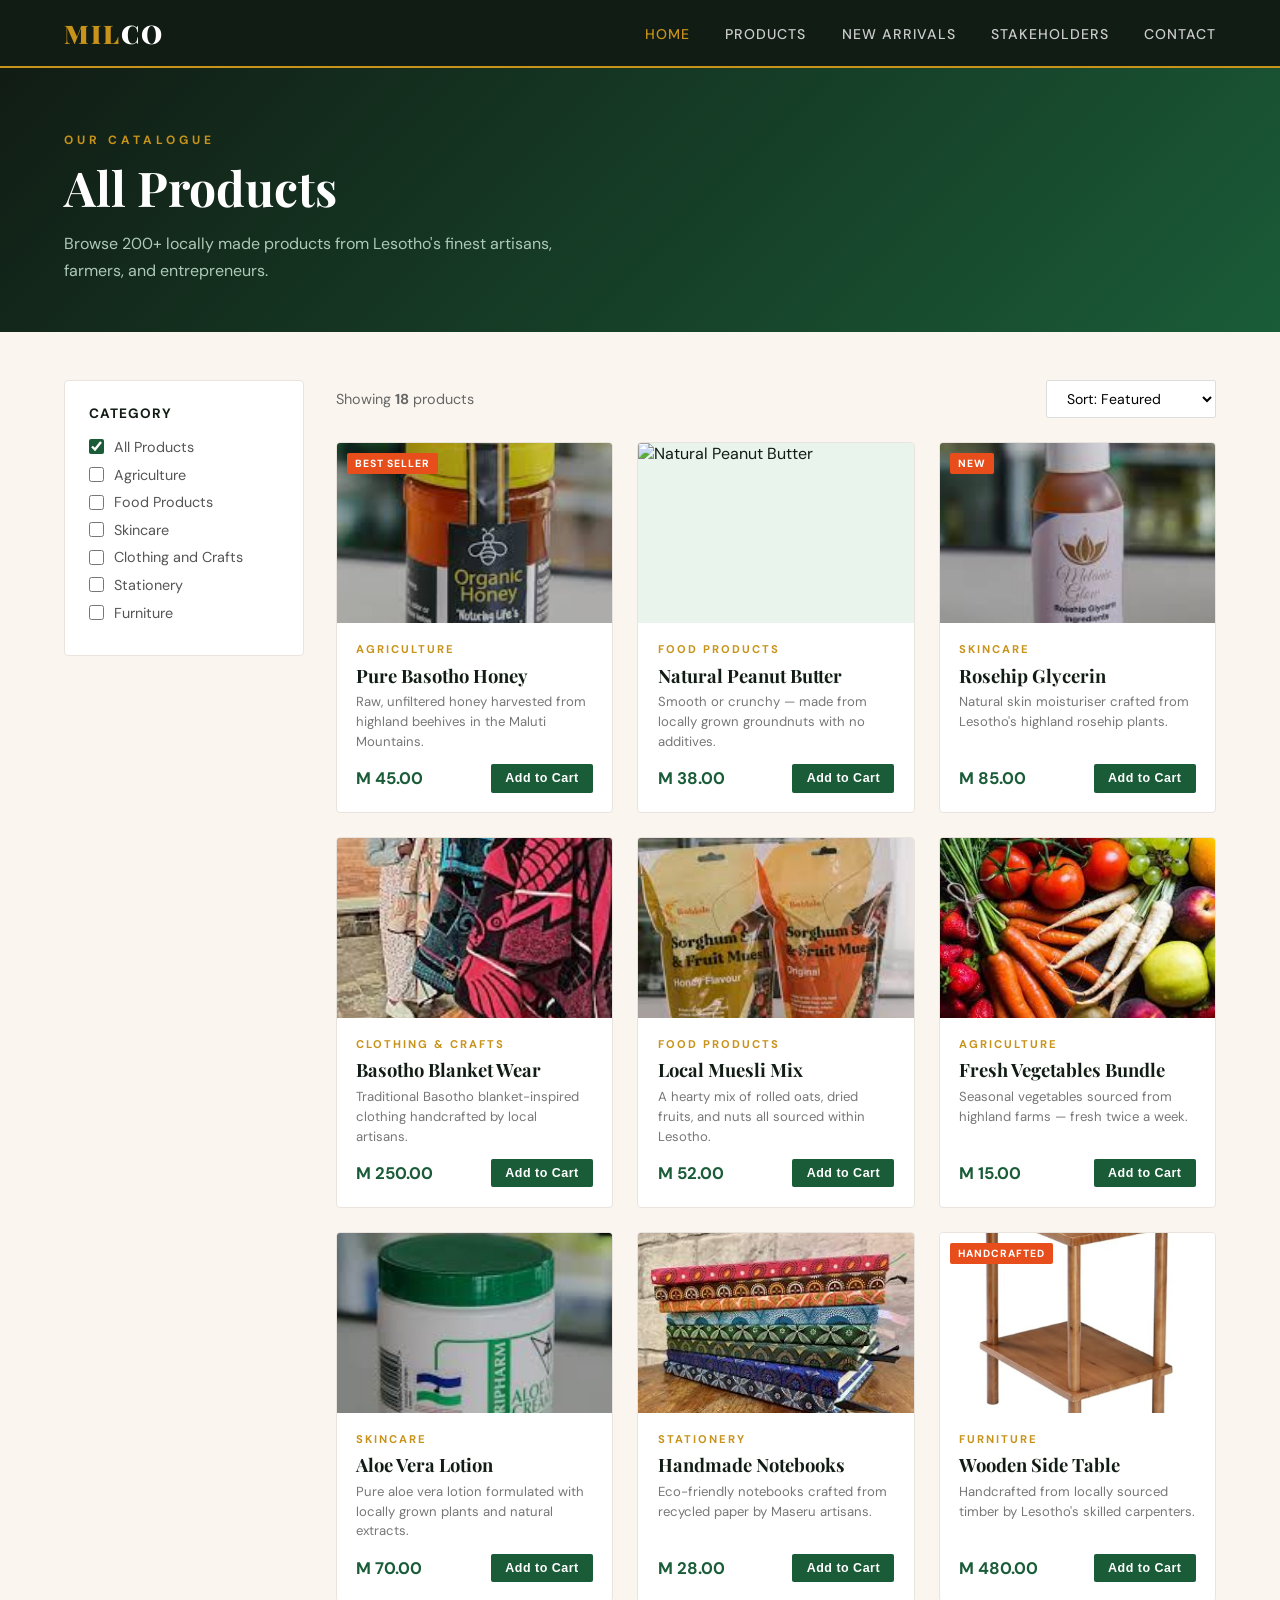
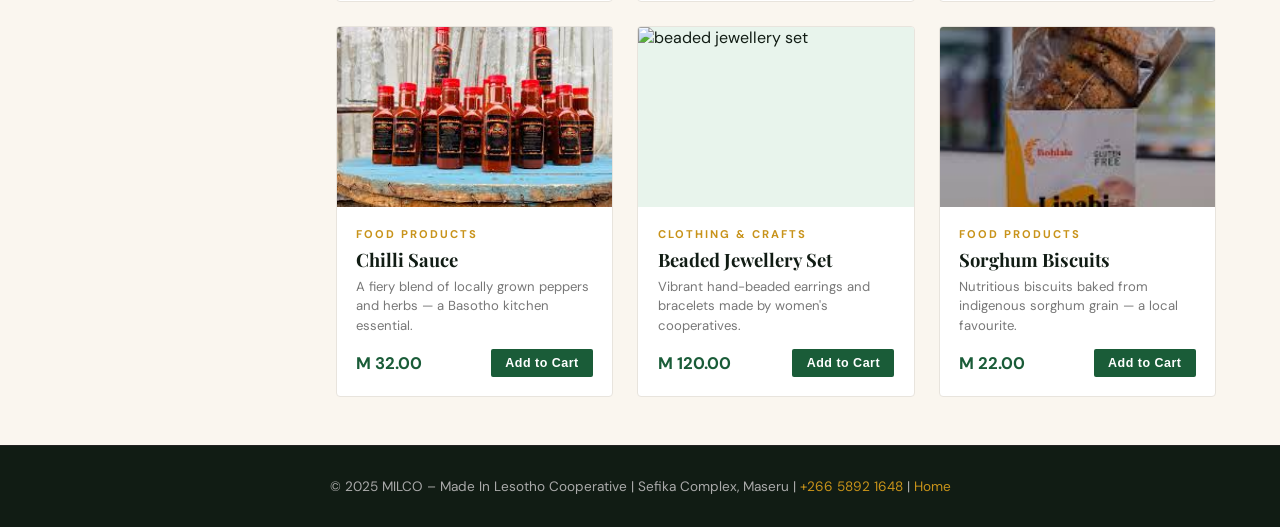
==== products.html @ b4fda406 "Add files via upload" ====
<!DOCTYPE html>
<html lang="en">
<head>
  <meta charset="UTF-8"/>
  <meta name="viewport" content="width=device-width, initial-scale=1.0"/>
  <title>Products – MILCO Lesotho</title>
  <link rel="preconnect" href="https://fonts.googleapis.com"/>
    <link rel="stylesheet" href="style.css"/>
<link href="https://fonts.googleapis.com/css2?family=Playfair+Display:wght@400;700;900&family=DM+Sans:wght@300;400;500&display=swap" rel="stylesheet"/>
  
</head>
<body class="products-page">

<nav>
  <a href="index.html" class="nav-logo">MIL<span>CO</span></a>

  <div class="hamburger" id="hamburger" onclick="toggleMenu()">
    <span></span>
    <span></span>
    <span></span>
  </div>

  <div class="nav-overlay" id="navOverlay" onclick="toggleMenu()"></div>

  <ul class="nav-links" id="navLinks">
    <li><a href="index.html" class="active">Home</a></li>
    <li><a href="products.html">Products</a></li>
    <li><a href="new-products.html">New Arrivals</a></li>
    <li><a href="stakeholders.html">Stakeholders</a></li>
    <li><a href="contact.html">Contact</a></li>
  </ul>

</nav>

<div class="page-hero">
  <div class="section-label">Our Catalogue</div>
  <h1>All Products</h1>
  <p>Browse 200+ locally made products from Lesotho's finest artisans, farmers, and entrepreneurs.</p>
</div>

<div class="shop-layout">
  <!-- SIDEBAR -->
  <aside class="sidebar">
    <div class="filter-section">
      <div class="filter-title">Category</div>
      <div class="filter-option"><input type="checkbox" id="c1" checked/><label for="c1">All Products</label></div>
      <div class="filter-option"><input type="checkbox" id="c2"/><label for="c2">Agriculture</label></div>
      <div class="filter-option"><input type="checkbox" id="c3"/><label for="c3">Food Products</label></div>
      <div class="filter-option"><input type="checkbox" id="c4"/><label for="c4">Skincare</label></div>
      <div class="filter-option"><input type="checkbox" id="c5"/><label for="c5">Clothing and Crafts</label></div>
      <div class="filter-option"><input type="checkbox" id="c6"/><label for="c6">Stationery</label></div>
      <div class="filter-option"><input type="checkbox" id="c7"/><label for="c7">Furniture</label></div>
    </div>

  </aside>

  <!-- PRODUCTS -->
  <div class="products-area">
    <div class="products-toolbar">
      <span class="products-count">Showing <strong>18</strong> products</span>
      <select class="sort-select">
        <option>Sort: Featured</option>
        <option>Price: Low to High</option>
        <option>Price: High to Low</option>
        <option>Newest First</option>
      </select>
    </div>
    <div class="products-grid">

      <div class="product-card">
        
        <div class="product-img">
          <img src="honey.jpg" alt="Pure Basotho Honey">
          <span class="product-badge">Best Seller</span>
        </div>

        <div class="product-info">
          <div class="product-cat">Agriculture</div>
          <div class="product-name">Pure Basotho Honey</div>
          <div class="product-desc">
            Raw, unfiltered honey harvested from highland beehives in the Maluti Mountains.
          </div>

          <div class="product-footer">
            <span class="product-price">M 45.00</span>
            <button class="add-to-cart" onclick="addToCart('Pure Basotho Honey')">
              Add to Cart
            </button>
          </div>
        </div>
      </div>

      <div class="product-card">
        <div class="product-img"><img src="Peanut.jpg" alt="Natural Peanut Butter"></div>
        <div class="product-info">
          <div class="product-cat">Food Products</div>
          <div class="product-name">Natural Peanut Butter</div>
          <div class="product-desc">Smooth or crunchy — made from locally grown groundnuts with no additives.</div>
          <div class="product-footer">
            <span class="product-price">M 38.00</span>
            <button class="add-to-cart" onclick="addToCart('Natural Peanut Butter')">Add to Cart</button>
          </div>
        </div>
      </div>

      <div class="product-card">
        <div class="product-img"><img src="glycerine.jpg" alt="Rosehip Glycerin"><span class="product-badge">New</span></div>
        <div class="product-info">
          <div class="product-cat">Skincare</div>
          <div class="product-name">Rosehip Glycerin</div>
          <div class="product-desc">Natural skin moisturiser crafted from Lesotho's highland rosehip plants.</div>
          <div class="product-footer">
            <span class="product-price">M 85.00</span>
            <button class="add-to-cart" onclick="addToCart('Rosehip Glycerin')">Add to Cart</button>
          </div>
        </div>
      </div>

      <div class="product-card">
        <div class="product-img"><img src="blanket.jpg" alt="basotho blanket waer"></div>
        <div class="product-info">
          <div class="product-cat">Clothing & Crafts</div>
          <div class="product-name">Basotho Blanket Wear</div>
          <div class="product-desc">Traditional Basotho blanket-inspired clothing handcrafted by local artisans.</div>
          <div class="product-footer">
            <span class="product-price">M 250.00</span>
            <button class="add-to-cart" onclick="addToCart('Basotho Blanket Wear')">Add to Cart</button>
          </div>
        </div>
      </div>

      <div class="product-card">
        <div class="product-img"><img src="muesli.jpg" alt="local muesli mix"></div>
        <div class="product-info">
          <div class="product-cat">Food Products</div>
          <div class="product-name">Local Muesli Mix</div>
          <div class="product-desc">A hearty mix of rolled oats, dried fruits, and nuts all sourced within Lesotho.</div>
          <div class="product-footer">
            <span class="product-price">M 52.00</span>
            <button class="add-to-cart" onclick="addToCart('Local Muesli Mix')">Add to Cart</button>
          </div>
        </div>
      </div>

      <div class="product-card">
        <div class="product-img"><img src="vegetables.jpg" alt="fresh vestables"></div>
        <div class="product-info">
          <div class="product-cat">Agriculture</div>
          <div class="product-name">Fresh Vegetables Bundle</div>
          <div class="product-desc">Seasonal vegetables sourced from highland farms — fresh twice a week.</div>
          <div class="product-footer">
            <span class="product-price">M 15.00</span>
            <button class="add-to-cart" onclick="addToCart('Fresh Vegetables Bundle')">Add to Cart</button>
          </div>
        </div>
      </div>

      <div class="product-card">
        <div class="product-img"><img src="aloeveralotion.jpg" alt="aloe vera lotion"></div>
        <div class="product-info">
          <div class="product-cat">Skincare</div>
          <div class="product-name">Aloe Vera Lotion</div>
          <div class="product-desc">Pure aloe vera lotion formulated with locally grown plants and natural extracts.</div>
          <div class="product-footer">
            <span class="product-price">M 70.00</span>
            <button class="add-to-cart" onclick="addToCart('Aloe Vera Lotion')">Add to Cart</button>
          </div>
        </div>
      </div>

      <div class="product-card">
        <div class="product-img"><img src="notebook.jpg" alt="handmade notebooks"></div>
        <div class="product-info">
          <div class="product-cat">Stationery</div>
          <div class="product-name">Handmade Notebooks</div>
          <div class="product-desc">Eco-friendly notebooks crafted from recycled paper by Maseru artisans.</div>
          <div class="product-footer">
            <span class="product-price">M 28.00</span>
            <button class="add-to-cart" onclick="addToCart('Handmade Notebooks')">Add to Cart</button>
          </div>
        </div>
      </div>

      <div class="product-card">
        <div class="product-img"><img src="table.jpg" alt="wooden side table"><span class="product-badge">Handcrafted</span></div>
        <div class="product-info">
          <div class="product-cat">Furniture</div>
          <div class="product-name">Wooden Side Table</div>
          <div class="product-desc">Handcrafted from locally sourced timber by Lesotho's skilled carpenters.</div>
          <div class="product-footer">
            <span class="product-price">M 480.00</span>
            <button class="add-to-cart" onclick="addToCart('Wooden Side Table')">Add to Cart</button>
          </div>
        </div>
      </div>

      <div class="product-card">
        <div class="product-img"><img src="chilisauce.jpg" alt="chilli sauce"></div>
        <div class="product-info">
          <div class="product-cat">Food Products</div>
          <div class="product-name">Chilli Sauce</div>
          <div class="product-desc">A fiery blend of locally grown peppers and herbs — a Basotho kitchen essential.</div>
          <div class="product-footer">
            <span class="product-price">M 32.00</span>
            <button class="add-to-cart" onclick="addToCart('Chilli Sauce')">Add to Cart</button>
          </div>
        </div>
      </div>

      <div class="product-card">
        <div class="product-img"><img src="beadedjewellery.jpg" alt="beaded jewellery set"></div>
        <div class="product-info">
          <div class="product-cat">Clothing & Crafts</div>
          <div class="product-name">Beaded Jewellery Set</div>
          <div class="product-desc">Vibrant hand-beaded earrings and bracelets made by women's cooperatives.</div>
          <div class="product-footer">
            <span class="product-price">M 120.00</span>
            <button class="add-to-cart" onclick="addToCart('Beaded Jewellery Set')">Add to Cart</button>
          </div>
        </div>
      </div>

      <div class="product-card">
        <div class="product-img"><img src="biscuits.jpg" alt="sorghum biscuits"></div>
        <div class="product-info">
          <div class="product-cat">Food Products</div>
          <div class="product-name">Sorghum Biscuits</div>
          <div class="product-desc">Nutritious biscuits baked from indigenous sorghum grain — a local favourite.</div>
          <div class="product-footer">
            <span class="product-price">M 22.00</span>
            <button class="add-to-cart" onclick="addToCart('Sorghum Biscuits')">Add to Cart</button>
          </div>
        </div>
      </div>

    </div>
  </div>
</div>

<div class="cart-toast" id="cartToast">✓ Added to cart!</div>

<footer>
  <p>© 2025 MILCO – Made In Lesotho Cooperative | Sefika Complex, Maseru | <a href="tel:+26658921648">+266 5892 1648</a> | <a href="index.html">Home</a></p>
</footer>

<script>
  function toggleMenu() {
    const nav = document.getElementById("navLinks");
    const burger = document.getElementById("hamburger");
    const overlay = document.getElementById("navOverlay");

    nav.classList.toggle("show");
    burger.classList.toggle("active");
    overlay.classList.toggle("show");
  }
</script>
</body>
</html>
---- style.css ----
/* ============================================================
   MILCO – Made In Lesotho Cooperative | Global Stylesheet
   Shared across: index, products, new-products, stakeholders, contact
   ============================================================ */

/* ── CSS Variables ── */
:root {
  --green: #1a5c38;
  --gold: #c8931a;
  --cream: #faf6ef;
  --dark: #111c14;
  --accent: #e84e1b;
  --light-green: #e8f4ec;
}

/* ── Reset ── */
*, *::before, *::after { box-sizing: border-box; margin: 0; padding: 0; }

/* ── Base ── */
body {
  font-family: 'DM Sans', sans-serif;
  background: var(--cream);
  color: var(--dark);
  overflow-x: hidden;
}

/* ============================================================
   NAVIGATION
   ============================================================ */
nav {
  position: fixed; top: 0; width: 100%; z-index: 100;
  background: var(--dark); padding: 0 4rem;
  display: flex; align-items: center; justify-content: space-between;
  height: 68px; border-bottom: 2px solid var(--gold);
}
.nav-logo {
  font-family: 'Playfair Display', serif;
  color: var(--gold); font-size: 1.6rem; font-weight: 900;
  letter-spacing: 2px; text-decoration: none;
}
.nav-logo span { color: #fff; }
.nav-links { display: flex; gap: 2.2rem; list-style: none; }
.nav-links a {
  color: #ccc; text-decoration: none; font-size: 0.88rem;
  letter-spacing: 1px; text-transform: uppercase; font-weight: 500;
  transition: color 0.2s;
}
.nav-links a:hover, .nav-links a.active { color: var(--gold); }
.nav-cta {
  background: var(--gold); color: var(--dark);
  padding: 0.5rem 1.4rem; border-radius: 2px; font-weight: 700;
  font-size: 0.82rem; text-decoration: none; letter-spacing: 1px;
  text-transform: uppercase; transition: background 0.2s;
}
.nav-cta:hover { background: #e8a820; }

/* ── Hamburger Menu ── */
.hamburger {
  display: none; flex-direction: column; gap: 6px;
  cursor: pointer; z-index: 1001;
}
.hamburger span {
  width: 26px; height: 3px; background: #fff;
  border-radius: 2px; transition: all 0.4s ease;
}
.hamburger.active span:nth-child(1) { transform: rotate(45deg) translate(6px, 6px); }
.hamburger.active span:nth-child(2) { opacity: 0; }
.hamburger.active span:nth-child(3) { transform: rotate(-45deg) translate(6px, -6px); }

/* ── Nav Overlay ── */
.nav-overlay {
  position: fixed; inset: 0;
  backdrop-filter: blur(6px); background: rgba(0,0,0,0.4);
  opacity: 0; pointer-events: none;
  transition: opacity 0.4s ease; z-index: 998;
}
.nav-overlay.show { opacity: 1; pointer-events: all; }

/* ============================================================
   SHARED SECTION / UTILITY STYLES
   ============================================================ */
section, .section { padding: 5rem 4rem; }
.section-label {
  font-size: 0.75rem; letter-spacing: 4px; text-transform: uppercase;
  color: var(--gold); font-weight: 700; margin-bottom: 0.8rem;
}
.section-title {
  font-family: 'Playfair Display', serif;
  font-size: clamp(1.8rem, 3.5vw, 2.8rem);
  line-height: 1.15; margin-bottom: 1rem;
}
.section-sub { color: #666; max-width: 540px; line-height: 1.7; margin-bottom: 3rem; }

/* ── Buttons ── */
.btn-primary {
  display: inline-block; background: var(--gold); color: var(--dark);
  padding: 1rem 2.4rem; font-weight: 700; font-size: 0.92rem;
  letter-spacing: 1.5px; text-transform: uppercase; text-decoration: none;
  border-radius: 2px; transition: all 0.25s; border: 2px solid var(--gold);
}
.btn-primary:hover { background: transparent; color: var(--gold); }
.btn-outline {
  background: transparent; color: #fff; padding: 1rem 2.4rem;
  font-weight: 500; font-size: 0.92rem; letter-spacing: 1.5px;
  text-transform: uppercase; text-decoration: none;
  border-radius: 2px; border: 2px solid rgba(255,255,255,0.4); transition: all 0.25s;
}
.btn-outline:hover { border-color: #fff; }

/* ── Cart Toast ── */
.cart-toast {
  position: fixed; bottom: 2rem; right: 2rem;
  background: var(--green); color: #fff; padding: 1rem 1.5rem;
  border-radius: 4px; font-size: 0.9rem; font-weight: 500;
  transform: translateY(100px); opacity: 0; transition: all 0.4s; z-index: 999;
}
.cart-toast.show { transform: translateY(0); opacity: 1; }

/* ── Page Hero (shared base) ── */
.page-hero { margin-top: 68px; padding: 5rem 4rem; position: relative; overflow: hidden; }
.page-hero h1 {
  font-family: 'Playfair Display', serif;
  font-size: clamp(2.4rem, 5vw, 4rem);
  color: #fff; margin-bottom: 1rem; line-height: 1.1;
}
.page-hero p { color: rgba(255,255,255,0.8); font-size: 1.05rem; max-width: 500px; line-height: 1.7; }
.hero-badge {
  display: inline-block; background: #fff; color: var(--accent);
  font-size: 0.72rem; letter-spacing: 3px; text-transform: uppercase;
  padding: 0.35rem 1rem; margin-bottom: 1.2rem; font-weight: 700; border-radius: 2px;
}

/* ── Footer ── */
footer {
  background: var(--dark); color: #aaa;
  padding: 2rem 4rem; text-align: center;
  font-size: 0.85rem; border-top: 1px solid #222;
}
footer a { color: var(--gold); text-decoration: none; }

/* ── Keyframes ── */
@keyframes fadeDown {
  from { opacity: 0; transform: translateY(-20px); }
  to   { opacity: 1; transform: translateY(0); }
}

/* ============================================================
   INDEX PAGE
   ============================================================ */
.banner {
  margin-top: 68px; min-height: 92vh;
  background: linear-gradient(135deg, var(--dark) 0%, #1a3d24 50%, var(--green) 100%);
  display: flex; flex-direction: column; justify-content: center;
  padding: 6rem 4rem; position: relative; overflow: hidden;
}
.banner::before {
  content: ''; position: absolute; inset: 0;
  background: url("data:image/svg+xml,%3Csvg width='60' height='60' viewBox='0 0 60 60' xmlns='http://www.w3.org/2000/svg'%3E%3Cg fill='none' fill-rule='evenodd'%3E%3Cg fill='%23c8931a' fill-opacity='0.04'%3E%3Cpath d='M36 34v-4h-2v4h-4v2h4v4h2v-4h4v-2h-4zm0-30V0h-2v4h-4v2h4v4h2V6h4V4h-4zM6 34v-4H4v4H0v2h4v4h2v-4h4v-2H6zM6 4V0H4v4H0v2h4v4h2V6h4V4H6z'/%3E%3C/g%3E%3C/g%3E%3C/svg%3E");
}
.banner-badge {
  display: inline-block; background: var(--accent); color: #fff;
  font-size: 0.75rem; letter-spacing: 3px; text-transform: uppercase;
  padding: 0.4rem 1rem; margin-bottom: 1.5rem; font-weight: 700;
  animation: fadeDown 0.8s ease both;
}
.banner h1 {
  font-family: 'Playfair Display', serif; font-size: clamp(2.8rem, 6vw, 5.5rem);
  color: #fff; line-height: 1.1; max-width: 700px; margin-bottom: 1.5rem;
  animation: fadeDown 0.9s 0.1s ease both;
}
.banner h1 span { color: var(--gold); }
.banner p {
  color: #adc9b7; font-size: 1.15rem; max-width: 540px; line-height: 1.7;
  margin-bottom: 2.5rem; font-weight: 300;
  animation: fadeDown 1s 0.2s ease both;
}
.banner-actions { display: flex; gap: 1.2rem; flex-wrap: wrap; animation: fadeDown 1s 0.3s ease both; }
.banner-deco {
  position: absolute; right: 4rem; top: 50%; transform: translateY(-50%);
  width: 380px; height: 380px;
  border: 2px solid rgba(200,147,26,0.25); border-radius: 50%;
  display: flex; align-items: center; justify-content: center;
}
.banner-deco::before {
  content: ''; position: absolute; width: 280px; height: 280px;
  border: 2px solid rgba(200,147,26,0.4); border-radius: 50%;
}
.banner-deco-inner {
  width: 180px; height: 180px; background: var(--gold); border-radius: 50%;
  display: flex; align-items: center; justify-content: center;
  font-family: 'Playfair Display', serif; font-size: 2rem; font-weight: 900;
  color: var(--dark); letter-spacing: 2px; text-align: center; line-height: 1.1;
}
.promo-strip {
  background: var(--accent); color: #fff; text-align: center;
  padding: 1.1rem 2rem; font-size: 0.92rem; letter-spacing: 1px; font-weight: 500;
}
.promo-strip a { color: #fff; font-weight: 700; text-decoration: underline; }
.stats { background: var(--dark); color: #fff; }
.stats-grid { display: grid; grid-template-columns: repeat(4, 1fr); gap: 2rem; }
.stat-card { text-align: center; padding: 2rem; border-right: 1px solid rgba(255,255,255,0.1); }
.stat-card:last-child { border-right: none; }
.stat-num { font-family: 'Playfair Display', serif; font-size: 3rem; color: var(--gold); font-weight: 900; }
.stat-label { color: #888; font-size: 0.85rem; letter-spacing: 1px; margin-top: 0.3rem; }
.products-grid { display: grid; grid-template-columns: repeat(auto-fit, minmax(240px, 1fr)); gap: 1.5rem; }
.product-card {
  background: #fff; border-radius: 4px; overflow: hidden;
  border: 1px solid #e8e4dd; transition: all 0.3s;
  display: flex; flex-direction: column;
}
.product-card:hover { transform: translateY(-6px); box-shadow: 0 20px 40px rgba(0,0,0,0.1); }
.product-img { height: 180px; overflow: hidden; background: var(--light-green); position: relative; }
.product-img img { width: 100%; height: 100%; object-fit: cover; display: block; transition: transform 0.4s ease; }
.product-card:hover .product-img img { transform: scale(1.06); }
.product-info { padding: 1.2rem; flex: 1; display: flex; flex-direction: column; }
.product-cat { font-size: 0.7rem; letter-spacing: 2px; text-transform: uppercase; color: var(--gold); font-weight: 700; margin-bottom: 0.4rem; }
.product-name { font-family: 'Playfair Display', serif; font-size: 1.15rem; font-weight: 700; margin-bottom: 0.3rem; }
.product-price { color: var(--green); font-weight: 700; font-size: 1.05rem; }
.product-badge {
  position: absolute; top: 10px; left: 10px;
  background: var(--accent); color: #fff; font-size: 0.65rem; font-weight: 700;
  padding: 0.25rem 0.5rem; border-radius: 2px; letter-spacing: 1px; text-transform: uppercase;
}
.product-desc { font-size: 0.82rem; color: #777; line-height: 1.5; margin-bottom: 0.8rem; flex: 1; }
.product-footer { display: flex; align-items: center; justify-content: space-between; }
.add-to-cart {
  background: var(--green); color: #fff; border: none;
  padding: 0.45rem 0.9rem; border-radius: 2px; font-size: 0.78rem;
  font-weight: 700; cursor: pointer; letter-spacing: 0.5px; transition: background 0.2s;
}
.add-to-cart:hover { background: var(--dark); }
.why-milco { background: var(--light-green); }
.why-grid { display: grid; grid-template-columns: repeat(3, 1fr); gap: 2rem; }
.why-card { background: #fff; padding: 2rem; border-radius: 4px; border-top: 3px solid var(--green); }
.why-icon { font-size: 2.4rem; margin-bottom: 1rem; }
.why-title { font-family: 'Playfair Display', serif; font-size: 1.2rem; font-weight: 700; margin-bottom: 0.6rem; }
.why-desc { color: #666; font-size: 0.92rem; line-height: 1.6; }
.stakeholders-list { display: flex; flex-wrap: wrap; gap: 1rem; }
.stakeholder-pill {
  background: #fff; border: 1px solid #ddd; padding: 0.7rem 1.4rem;
  border-radius: 2px; font-weight: 500; font-size: 0.9rem;
  text-decoration: none; color: var(--dark); transition: all 0.2s;
  display: flex; align-items: center; gap: 0.5rem;
}
.stakeholder-pill:hover { background: var(--green); color: #fff; border-color: var(--green); }
.stakeholder-pill .dot { width: 8px; height: 8px; background: var(--gold); border-radius: 50%; }

/* ============================================================
   PRODUCTS PAGE
   ============================================================ */
.products-page .page-hero {
  background: linear-gradient(135deg, var(--dark), var(--green));
  padding: 4rem 4rem 3rem;
}
.products-page .page-hero h1 { font-size: 3rem; }
.products-page .page-hero p { color: #adc9b7; font-size: 1rem; max-width: 500px; }
.shop-layout { display: grid; grid-template-columns: 240px 1fr; gap: 2rem; padding: 3rem 4rem; }
.filter-section { background: #fff; border: 1px solid #e8e4dd; border-radius: 4px; padding: 1.5rem; margin-bottom: 1.2rem; }
.filter-title { font-weight: 700; font-size: 0.85rem; letter-spacing: 1px; text-transform: uppercase; margin-bottom: 1rem; color: var(--dark); }
.filter-option { display: flex; align-items: center; gap: 0.6rem; margin-bottom: 0.6rem; cursor: pointer; }
.filter-option input { accent-color: var(--green); width: 15px; height: 15px; }
.filter-option label { font-size: 0.9rem; color: #555; cursor: pointer; }
.filter-option label span { color: #aaa; font-size: 0.8rem; }
.products-toolbar { display: flex; align-items: center; justify-content: space-between; margin-bottom: 1.5rem; }
.products-count { font-size: 0.9rem; color: #666; }
.sort-select { padding: 0.5rem 1rem; border: 1px solid #ddd; border-radius: 2px; font-family: 'DM Sans', sans-serif; font-size: 0.88rem; background: #fff; }

/* ============================================================
   NEW ARRIVALS PAGE
   ============================================================ */
.new-arrivals-page .page-hero {
  background: linear-gradient(135deg, #1a0a00, var(--accent) 80%, #c84010);
}
.new-arrivals-page .page-hero::after {
  content: 'NEW'; position: absolute; right: -2rem; top: 50%;
  transform: translateY(-50%) rotate(-15deg);
  font-family: 'Playfair Display', serif; font-size: 12rem;
  font-weight: 900; color: rgba(255,255,255,0.05); pointer-events: none;
}
.new-products-grid { display: grid; grid-template-columns: repeat(auto-fill, minmax(260px, 1fr)); gap: 1.8rem; margin-bottom: 3rem; }
.new-product-card {
  background: #fff; border-radius: 4px; overflow: hidden;
  border: 1px solid #e8e4dd; position: relative; transition: all 0.3s;
}
.new-product-card:hover { transform: translateY(-6px); box-shadow: 0 16px 40px rgba(0,0,0,0.12); }
.new-label {
  position: absolute; top: 12px; right: 12px; background: var(--accent); color: #fff;
  font-size: 0.65rem; font-weight: 700; padding: 0.3rem 0.7rem;
  border-radius: 2px; letter-spacing: 2px; text-transform: uppercase;
}
.new-img { height: 200px; background: var(--light-green); display: flex; align-items: center; justify-content: center; font-size: 4rem; overflow: hidden; }
.new-img img { width: 100%; height: 100%; object-fit: cover; display: block; }
.new-info { padding: 1.4rem; }
.new-cat { font-size: 0.68rem; letter-spacing: 2px; text-transform: uppercase; color: var(--gold); font-weight: 700; margin-bottom: 0.3rem; }
.new-name { font-family: 'Playfair Display', serif; font-size: 1.2rem; font-weight: 700; margin-bottom: 0.4rem; }
.new-desc { font-size: 0.85rem; color: #777; line-height: 1.5; margin-bottom: 1rem; }
.new-footer { display: flex; align-items: center; justify-content: space-between; }
.new-price { color: var(--green); font-weight: 700; font-size: 1.1rem; }
.new-price small { color: #aaa; font-size: 0.75rem; font-weight: 400; display: block; }
.btn-cart { background: var(--green); color: #fff; border: none; padding: 0.55rem 1.1rem; border-radius: 2px; font-size: 0.8rem; font-weight: 700; cursor: pointer; transition: background 0.2s; }
.btn-cart:hover { background: var(--dark); }

/* ============================================================
   STAKEHOLDERS PAGE
   ============================================================ */
.stakeholders-page .page-hero { background: linear-gradient(135deg, var(--green) 0%, #0a2e18 100%); }
.featured-grid { display: grid; grid-template-columns: 1fr 1fr; gap: 2rem; margin-bottom: 4rem; }
.featured-card {
  background: #fff; border: 1px solid #e8e4dd; border-radius: 4px; padding: 2.5rem;
  display: grid; grid-template-columns: 80px 1fr; gap: 1.5rem; align-items: start;
  transition: all 0.3s; text-decoration: none; color: var(--dark);
}
.featured-card:hover { transform: translateY(-4px); box-shadow: 0 12px 30px rgba(0,0,0,0.1); border-color: var(--gold); }
.card-logo { width: 90px; height: 90px; border-radius: 4px; background: var(--light-green); display: flex; align-items: center; justify-content: center; font-size: 2.2rem; flex-shrink: 0; }
.card-logo img { width: 100%; height: 100%; object-fit: contain; padding: 8px; }
.card-type { font-size: 0.68rem; letter-spacing: 2px; text-transform: uppercase; color: var(--gold); font-weight: 700; margin-bottom: 0.3rem; }
.card-name { font-family: 'Playfair Display', serif; font-size: 1.3rem; font-weight: 700; margin-bottom: 0.5rem; }
.card-desc { font-size: 0.88rem; color: #666; line-height: 1.6; margin-bottom: 1rem; }
.card-link { display: inline-flex; align-items: center; gap: 0.4rem; font-size: 0.82rem; font-weight: 700; color: var(--green); letter-spacing: 0.5px; }
.card-link::after { content: '→'; }
.stakeholders-table { width: 100%; border-collapse: collapse; background: #fff; border-radius: 4px; overflow: hidden; border: 1px solid #e8e4dd; }
.stakeholders-table thead { background: var(--dark); }
.stakeholders-table thead th { color: #fff; padding: 1rem 1.4rem; text-align: left; font-size: 0.78rem; letter-spacing: 1.5px; text-transform: uppercase; font-weight: 700; }
.stakeholders-table tbody tr { border-bottom: 1px solid #f0ece5; transition: background 0.15s; }
.stakeholders-table tbody tr:hover { background: var(--light-green); }
.stakeholders-table td { padding: 1rem 1.4rem; font-size: 0.9rem; vertical-align: middle; }
.stakeholders-table td:first-child { font-weight: 600; }
.type-badge { display: inline-block; background: var(--light-green); color: var(--green); font-size: 0.68rem; padding: 0.25rem 0.6rem; border-radius: 2px; font-weight: 700; letter-spacing: 1px; text-transform: uppercase; }
.type-badge.academic { background: #e8eaf6; color: #3949ab; }
.type-badge.govt { background: #fff8e1; color: #f57f17; }
.type-badge.ngo { background: #fce4ec; color: #c62828; }
.ext-link { color: var(--green); text-decoration: none; font-weight: 600; font-size: 0.85rem; }
.ext-link:hover { text-decoration: underline; }
.join-section { background: var(--dark); padding: 5rem 4rem; text-align: center; }
.join-section .section-label { color: var(--gold); }
.join-section h2 { font-family: 'Playfair Display', serif; font-size: 2.8rem; color: #fff; margin-bottom: 1rem; }
.join-section p { color: #888; max-width: 500px; margin: 0 auto 2.5rem; line-height: 1.7; }

/* ============================================================
   CONTACT PAGE
   ============================================================ */
.contact-page .page-hero { background: linear-gradient(135deg, var(--dark) 0%, #1a3d24 100%); }
.contact-page .page-hero h1 { font-size: 3.2rem; }
.contact-page .page-hero p { color: #adc9b7; }
.contact-layout { display: grid; grid-template-columns: 1fr 1.4fr; gap: 3rem; padding: 5rem 4rem; }
.info-title { font-family: 'Playfair Display', serif; font-size: 1.8rem; margin-bottom: 0.6rem; }
.info-sub { color: #666; font-size: 0.9rem; line-height: 1.7; margin-bottom: 2.5rem; }
.info-cards { display: flex; flex-direction: column; gap: 1.2rem; margin-bottom: 2.5rem; }
.info-card { background: #fff; border: 1px solid #e8e4dd; border-radius: 4px; padding: 1.4rem; display: flex; gap: 1rem; align-items: flex-start; transition: all 0.2s; }
.info-card:hover { border-color: var(--gold); }
.info-label { font-size: 0.7rem; letter-spacing: 2px; text-transform: uppercase; color: var(--gold); font-weight: 700; margin-bottom: 0.2rem; }
.info-val { font-weight: 600; font-size: 0.95rem; }
.info-val a { color: var(--dark); text-decoration: none; }
.info-val a:hover { color: var(--green); }
.info-extra { font-size: 0.82rem; color: #888; margin-top: 0.2rem; }
.social-title { font-family: 'Playfair Display', serif; font-size: 1.3rem; margin-bottom: 1.2rem; }
.social-grid { display: grid; grid-template-columns: 1fr 1fr; gap: 0.8rem; }
.social-card { background: #fff; border: 1px solid #e8e4dd; border-radius: 4px; padding: 1rem 1.2rem; min-height: 74px; display: flex; align-items: center; gap: 0.9rem; text-decoration: none; color: var(--dark); transition: all 0.25s; }
.social-card:hover { transform: translateY(-2px); box-shadow: 0 8px 20px rgba(0,0,0,0.1); }
.social-card.fb:hover { border-color: #1877f2; background: #f0f5ff; }
.social-card.tw:hover { border-color: #000; background: #f5f5f5; }
.social-card.ig:hover { border-color: #e1306c; background: #fff0f5; }
.social-card.wa:hover { border-color: #25d366; background: #f0fff5; }
.social-card.yt:hover { border-color: #ff0000; background: #fff0f0; }
.social-card.li:hover { border-color: #0077b5; background: #f0f5ff; }
.social-icon { width: 48px; height: 48px; border-radius: 10px; display: flex; align-items: center; justify-content: center; font-size: 1.4rem; flex-shrink: 0; overflow: hidden; }
.social-icon img { width: 100%; height: 100%; object-fit: cover; object-position: center; display: block; border-radius: 10px; }
.social-icon.fb { background: #1877f2; }
.social-icon.tw { background: #000; }
.social-icon.ig { background: linear-gradient(45deg, #f09433, #e6683c, #dc2743, #cc2366, #bc1888); }
.social-icon.wa { background: #25d366; }
.social-icon.yt { background: #ff0000; }
.social-icon.li { background: #0077b5; }
.social-text { display: flex; flex-direction: column; gap: 0.15rem; min-width: 0; }
.social-name { font-weight: 700; font-size: 0.88rem; white-space: nowrap; }
.social-handle { font-size: 0.76rem; color: #888; white-space: nowrap; overflow: hidden; text-overflow: ellipsis; }
.contact-form-wrap { background: #fff; border: 1px solid #e8e4dd; border-radius: 4px; padding: 2.5rem; }
.form-title { font-family: 'Playfair Display', serif; font-size: 1.8rem; margin-bottom: 0.5rem; }
.form-sub { color: #666; font-size: 0.9rem; margin-bottom: 2rem; }
.form-row { display: grid; grid-template-columns: 1fr 1fr; gap: 1rem; margin-bottom: 1rem; }
.form-group { display: flex; flex-direction: column; gap: 0.4rem; margin-bottom: 1rem; }
.form-group label { font-size: 0.78rem; font-weight: 700; letter-spacing: 1px; text-transform: uppercase; color: #555; }
.form-group input, .form-group select, .form-group textarea { padding: 0.8rem 1rem; border: 1px solid #ddd; border-radius: 2px; font-family: 'DM Sans', sans-serif; font-size: 0.9rem; transition: all 0.2s; background: #fff; }
.form-group input:focus, .form-group select:focus, .form-group textarea:focus { outline: none; border-color: var(--green); box-shadow: 0 0 0 3px rgba(26,92,56,0.1); }
.form-group textarea { resize: vertical; min-height: 120px; }
.btn-submit { width: 100%; background: var(--green); color: #fff; border: none; padding: 1rem; border-radius: 2px; font-family: 'DM Sans', sans-serif; font-weight: 700; font-size: 0.95rem; letter-spacing: 1px; text-transform: uppercase; cursor: pointer; transition: background 0.2s; }
.btn-submit:hover { background: var(--dark); }
.form-success { display: none; background: var(--light-green); border: 1px solid var(--green); color: var(--green); padding: 1.2rem; border-radius: 4px; text-align: center; font-weight: 600; }
.hours-section { background: var(--light-green); padding: 4rem; }
.hours-grid { display: grid; grid-template-columns: 1fr 1fr; gap: 3rem; }
.hours-title { font-family: 'Playfair Display', serif; font-size: 1.6rem; margin-bottom: 1.5rem; }
.hours-table { width: 100%; }
.hours-table tr { border-bottom: 1px solid rgba(0,0,0,0.06); }
.hours-table td { padding: 0.7rem 0; font-size: 0.9rem; }
.hours-table td:last-child { text-align: right; font-weight: 600; color: var(--green); }
.hours-table tr.closed td:last-child { color: #c00; }
.map-placeholder { background: #d8ead0; border-radius: 4px; height: 100%; min-height: 220px; display: flex; align-items: center; justify-content: center; flex-direction: column; gap: 0.8rem; font-size: 3rem; color: var(--green); }
.map-placeholder p { font-size: 0.9rem; color: var(--green); font-weight: 600; }

/* ============================================================
   RESPONSIVE
   ============================================================ */
@media (max-width: 900px) {
  nav { padding: 0 1.5rem; }
  .hamburger { display: flex; }
  .nav-links {
    position: fixed; top: 0; right: -100%; height: 100vh; width: 260px;
    background: var(--dark); flex-direction: column; align-items: flex-start;
    padding: 6rem 2rem; gap: 2rem;
    transition: right 0.5s cubic-bezier(0.77, 0, 0.175, 1);
    box-shadow: -10px 0 40px rgba(0,0,0,0.4); z-index: 999;
  }
  .nav-links li { width: 100%; }
  .nav-links a { font-size: 1rem; color: #ccc; }
  .nav-links.show { right: 0; }
  .nav-cta { display: none; }

  section, .section { padding: 3rem 1.5rem; }
  .page-hero { padding: 4rem 1.5rem; }
  .banner { padding: 4rem 1.5rem; }
  .banner-deco { display: none; }
  .stats-grid, .why-grid { grid-template-columns: 1fr 1fr; }
  .shop-layout { grid-template-columns: 1fr; padding: 1.5rem; }
  .featured-grid { grid-template-columns: 1fr; }
  .featured-card { grid-template-columns: 1fr; }
  .stakeholders-table { font-size: 0.8rem; }
  .stakeholders-table td, .stakeholders-table th { padding: 0.7rem; }
  .join-section { padding: 3rem 1.5rem; }
  .contact-layout { grid-template-columns: 1fr; padding: 2rem 1.5rem; }
  .social-grid { grid-template-columns: 1fr; }
  .form-row { grid-template-columns: 1fr; }
  .hours-section { padding: 3rem 1.5rem; }
  .hours-grid { grid-template-columns: 1fr; }
}
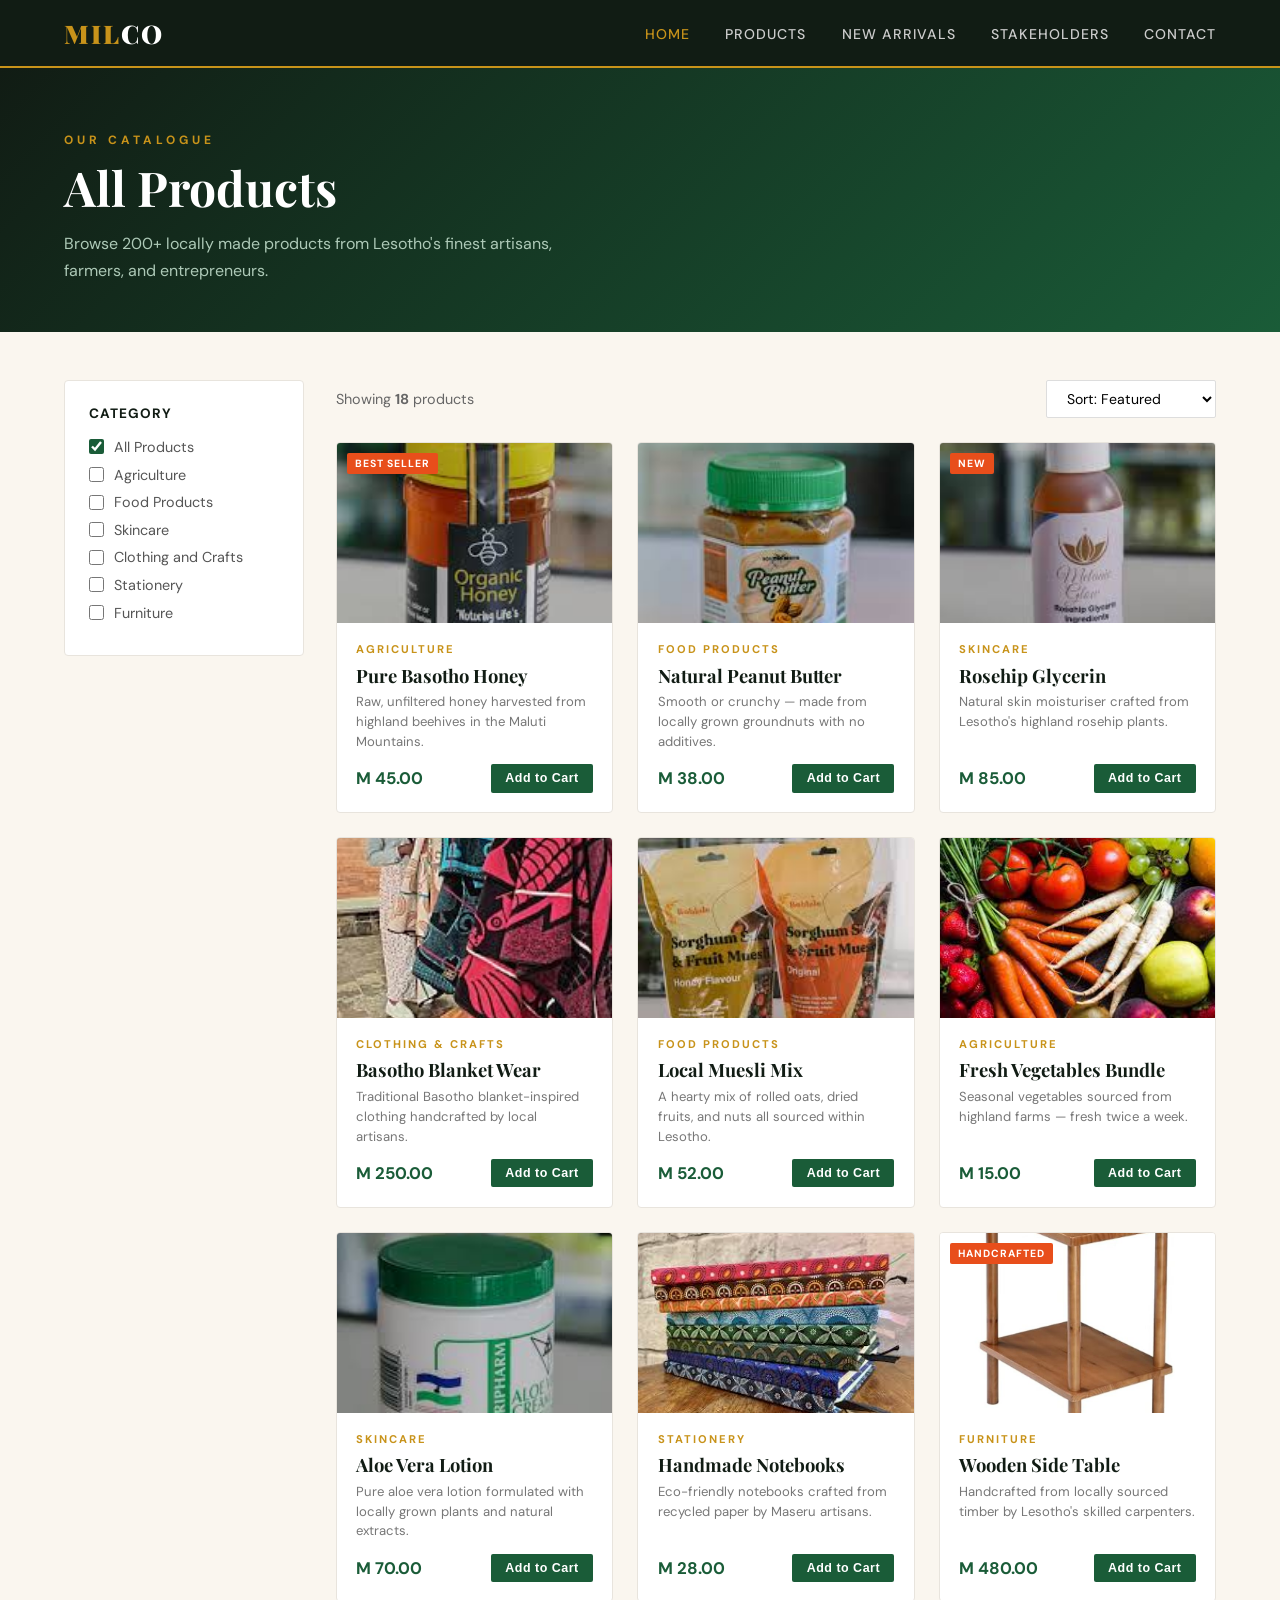
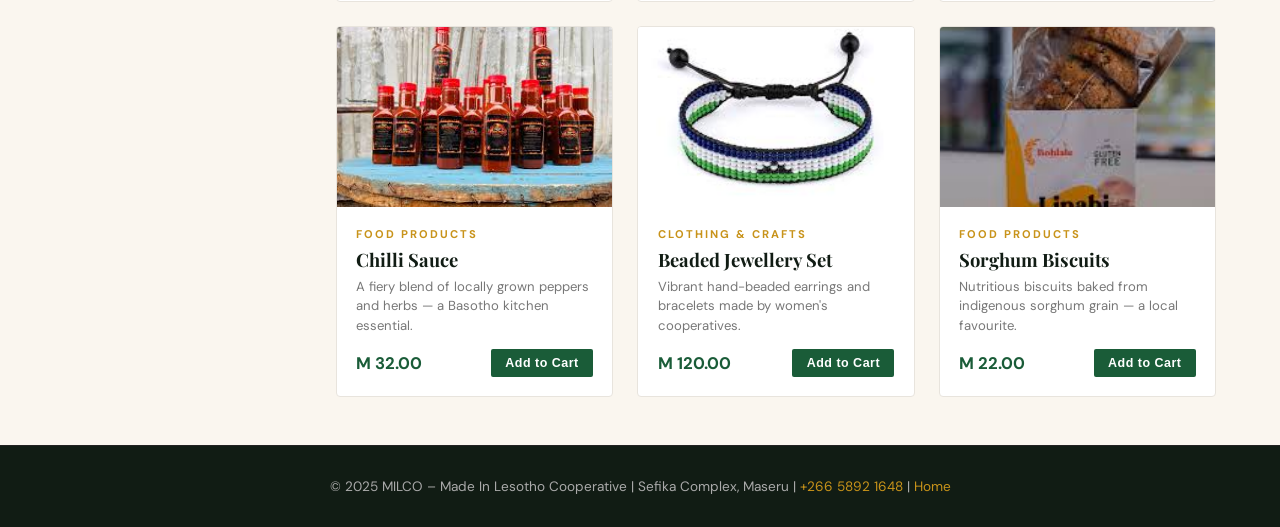
==== commit c06f8f60: "Update products.html" ====
--- a/products.html
+++ b/products.html
@@ -91,7 +91,7 @@
       </div>
 
       <div class="product-card">
-        <div class="product-img"><img src="Peanut.jpg" alt="Natural Peanut Butter"></div>
+        <div class="product-img"><img src="peanut.jpg" alt="Natural Peanut Butter"></div>
         <div class="product-info">
           <div class="product-cat">Food Products</div>
           <div class="product-name">Natural Peanut Butter</div>
@@ -208,7 +208,7 @@
       </div>
 
       <div class="product-card">
-        <div class="product-img"><img src="beadedjewellery.jpg" alt="beaded jewellery set"></div>
+        <div class="product-img"><img src="Beadedjewellery.jpg" alt="beaded jewellery set"></div>
         <div class="product-info">
           <div class="product-cat">Clothing & Crafts</div>
           <div class="product-name">Beaded Jewellery Set</div>
@@ -255,4 +255,4 @@
   }
 </script>
 </body>
-</html>+</html>
